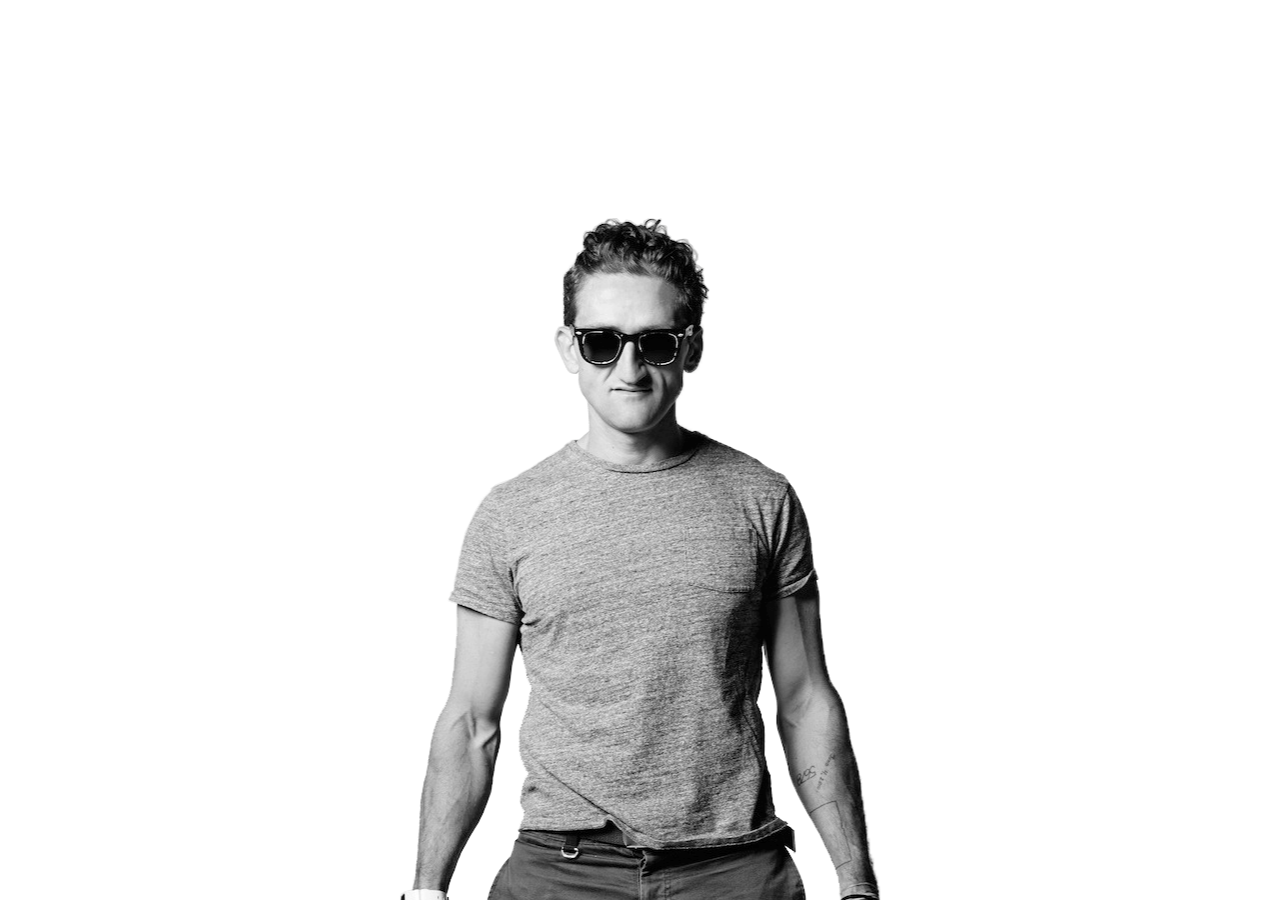
==== index.html @ 96fbe8cb "Updated html file for gh-pages" ====
<!DOCTYPE html>
<html lang="en">
<head>
	<meta charset="UTF-8">
	<title>NYC Vibe</title>
	<link rel="stylesheet" href="pretty.css">
</head>
<body>
	<iframe src="https://w.soundcloud.com/player/?url=https%3A//api.soundcloud.com/users/12964999&amp;buying=false&amp;liking=false&amp;download=false&amp;sharing=false&amp;show_artwork=false&amp;show_comments=false&amp;show_playcount=false&amp;show_user=false&amp;hide_related=false"></iframe>

	<img id="btn" src="img/cn.png" alt="Play">
	
<script src="api.js"></script>
<script src="main.js"></script>
</body>
</html>
---- pretty.css ----
html, body{
	width: 100%;
	height: 100%;
}

body{
	margin: 0;
	overflow: hidden;
}

img{
	position: absolute;
	left: 50%;
	transform: translateX(-50%);
	-webkit-transform: translateX(-50%);
	-moz-transform: translateX(-50%);
	-o-transform: translateX(-50%);
	-ms-transform: translateX(-50%);
}

#btn{
	bottom: 0;
	cursor: pointer;
}

iframe{
	position: absolute;
	z-index: -1;
	opacity: 0;
}
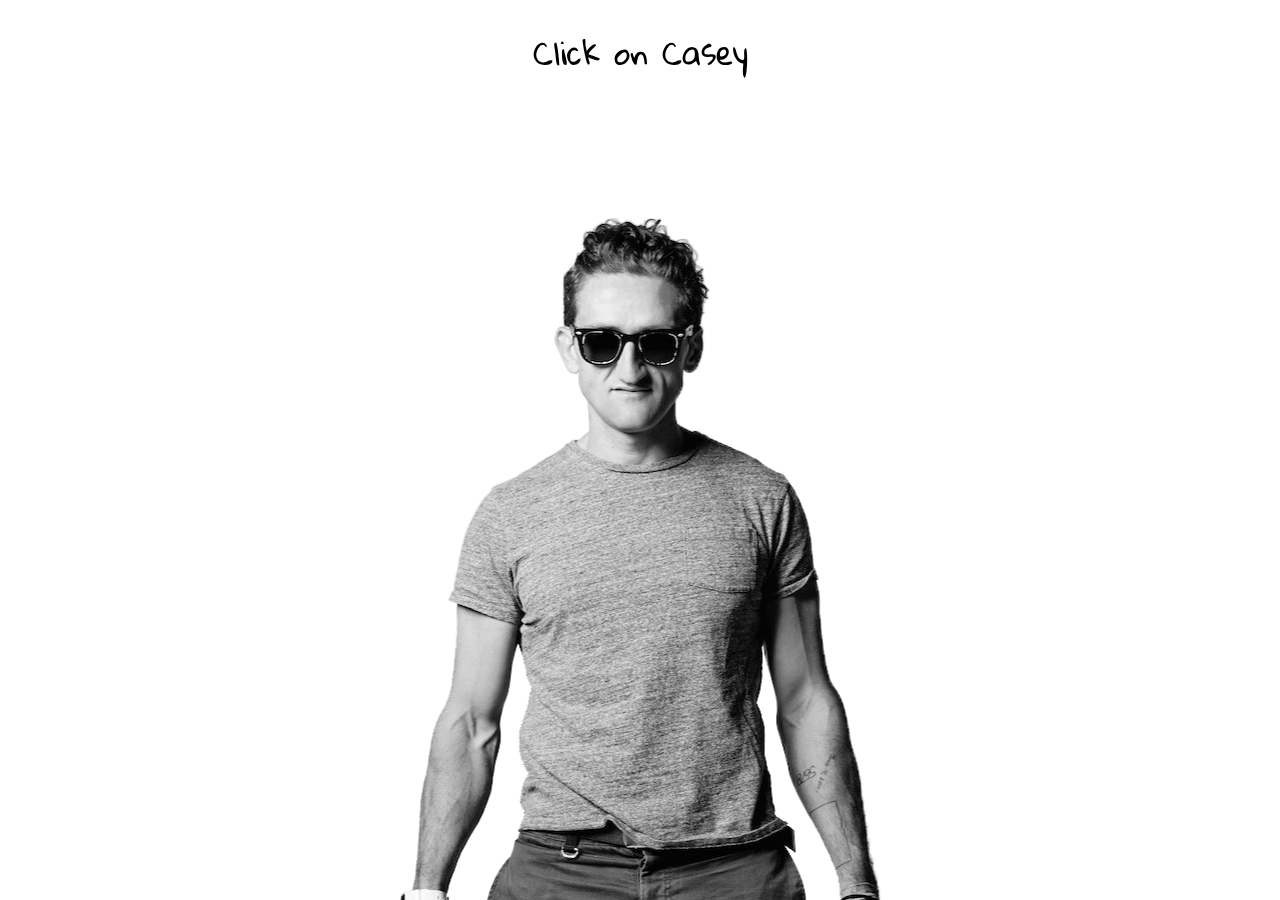
==== commit d82b147e: "change playlist, add title, organize files" ====
--- a/index.html
+++ b/index.html
@@ -2,15 +2,17 @@
 <html lang="en">
 <head>
 	<meta charset="UTF-8">
-	<title>NYC Vibe</title>
-	<link rel="stylesheet" href="pretty.css">
+	<title>NYC</title>
+	<link rel="stylesheet" href="css/pretty.css">
 </head>
 <body>
-	<iframe src="https://w.soundcloud.com/player/?url=https%3A//api.soundcloud.com/users/12964999&amp;buying=false&amp;liking=false&amp;download=false&amp;sharing=false&amp;show_artwork=false&amp;show_comments=false&amp;show_playcount=false&amp;show_user=false&amp;hide_related=false"></iframe>
+	<iframe src="https://w.soundcloud.com/player/?url=https%3A//api.soundcloud.com/playlists/147421188&amp;buying=false&amp;liking=false&amp;download=false&amp;sharing=false&amp;show_artwork=false&amp;show_comments=false&amp;show_playcount=false&amp;show_user=false&amp;hide_related=false"></iframe>
 
-	<img id="btn" src="img/cn.png" alt="Play">
+	<div id="title" class="title centerX">Click on Casey</div>
+
+	<img id="btn" class="centerX" src="img/casey.png" alt="Play">
 	
-<script src="api.js"></script>
-<script src="main.js"></script>
+<script src="js/api.js"></script>
+<script src="js/main.js"></script>
 </body>
 </html>--- a/css/pretty.css
+++ b/css/pretty.css
@@ -0,0 +1,45 @@
+@font-face {
+    font-family:"Casey";
+    src: url("../font/casey-font.ttf");
+}
+
+html, body{
+	width: 100%;
+	height: 100%;
+}
+
+body{
+	margin: 0;
+	font: 32px "Casey", sans-serif;
+	overflow: hidden;
+}
+
+/*top title*/
+.title{
+	top: 20px;
+	text-align: center;
+}
+
+/*casey*/
+#btn{
+	bottom: 0;
+	cursor: pointer;
+}
+
+/*hidden SC widget*/
+iframe{
+	position: absolute;
+	z-index: -1;
+	opacity: 0;
+}
+
+/*defaults*/
+.centerX{
+	position: absolute;
+	left: 50%;
+	transform: translateX(-50%);
+	-webkit-transform: translateX(-50%);
+	-moz-transform: translateX(-50%);
+	-o-transform: translateX(-50%);
+	-ms-transform: translateX(-50%);
+}
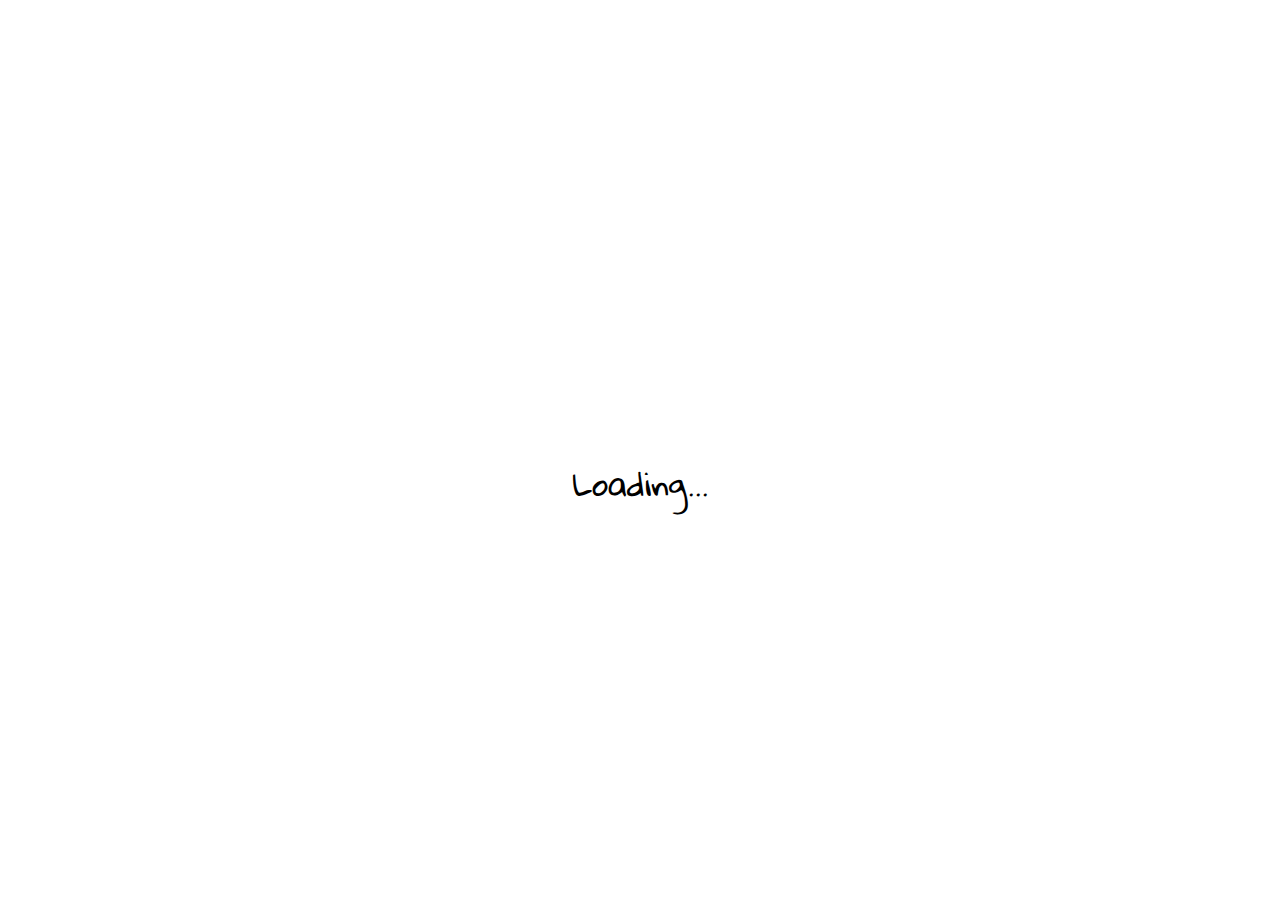
==== commit 08cacdbc: "add loading screen" ====
--- a/index.html
+++ b/index.html
@@ -2,15 +2,20 @@
 <html lang="en">
 <head>
 	<meta charset="UTF-8">
+	<meta name="viewport" content="width=device-width,user-scalable=no">
 	<title>NYC</title>
 	<link rel="stylesheet" href="css/pretty.css">
 </head>
 <body>
 	<iframe src="https://w.soundcloud.com/player/?url=https%3A//api.soundcloud.com/playlists/147421188&amp;buying=false&amp;liking=false&amp;download=false&amp;sharing=false&amp;show_artwork=false&amp;show_comments=false&amp;show_playcount=false&amp;show_user=false&amp;hide_related=false"></iframe>
 
-	<div id="title" class="title centerX">Click on Casey</div>
+	<img id="btn" class="centerX" src="img/casey.png" alt="Play">
 
-	<img id="btn" class="centerX" src="img/casey.png" alt="Play">
+	<div id="title" class="title centerX">CLICK ON CASEY</div>
+
+	<div id="loading">
+		<p class="center">Loading...</p>
+	</div>
 	
 <script src="js/api.js"></script>
 <script src="js/main.js"></script>
--- a/css/pretty.css
+++ b/css/pretty.css
@@ -14,6 +14,27 @@
 	overflow: hidden;
 }
 
+/*loading screen*/
+#loading{
+	position: absolute;
+	z-index: 999;
+	width: 100%;
+	height: 100%;
+	top: 0;
+	left: 0;
+	background: #fff;
+}
+
+.remove{
+	animation: load 1s;
+	animation-fill-mode: forwards;
+}
+
+@-webkit-keyframes load{
+	0% 		{opacity: 1;}
+	100% 	{opacity: 0; z-index: -1;}
+}
+
 /*top title*/
 .title{
 	top: 20px;
@@ -22,6 +43,7 @@
 
 /*casey*/
 #btn{
+	height: 60%;
 	bottom: 0;
 	cursor: pointer;
 }
@@ -34,6 +56,17 @@
 }
 
 /*defaults*/
+.center{
+	position: absolute;
+	top: 50%;
+	left: 50%;
+	transform: translate(-50%, -50%);
+	-webkit-transform: translate(-50%, -50%);
+	-moz-transform: translate(-50%, -50%);
+	-o-transform: translate(-50%, -50%);
+	-ms-transform: translate(-50%, -50%);
+}
+
 .centerX{
 	position: absolute;
 	left: 50%;
@@ -43,3 +76,5 @@
 	-o-transform: translateX(-50%);
 	-ms-transform: translateX(-50%);
 }
+
+
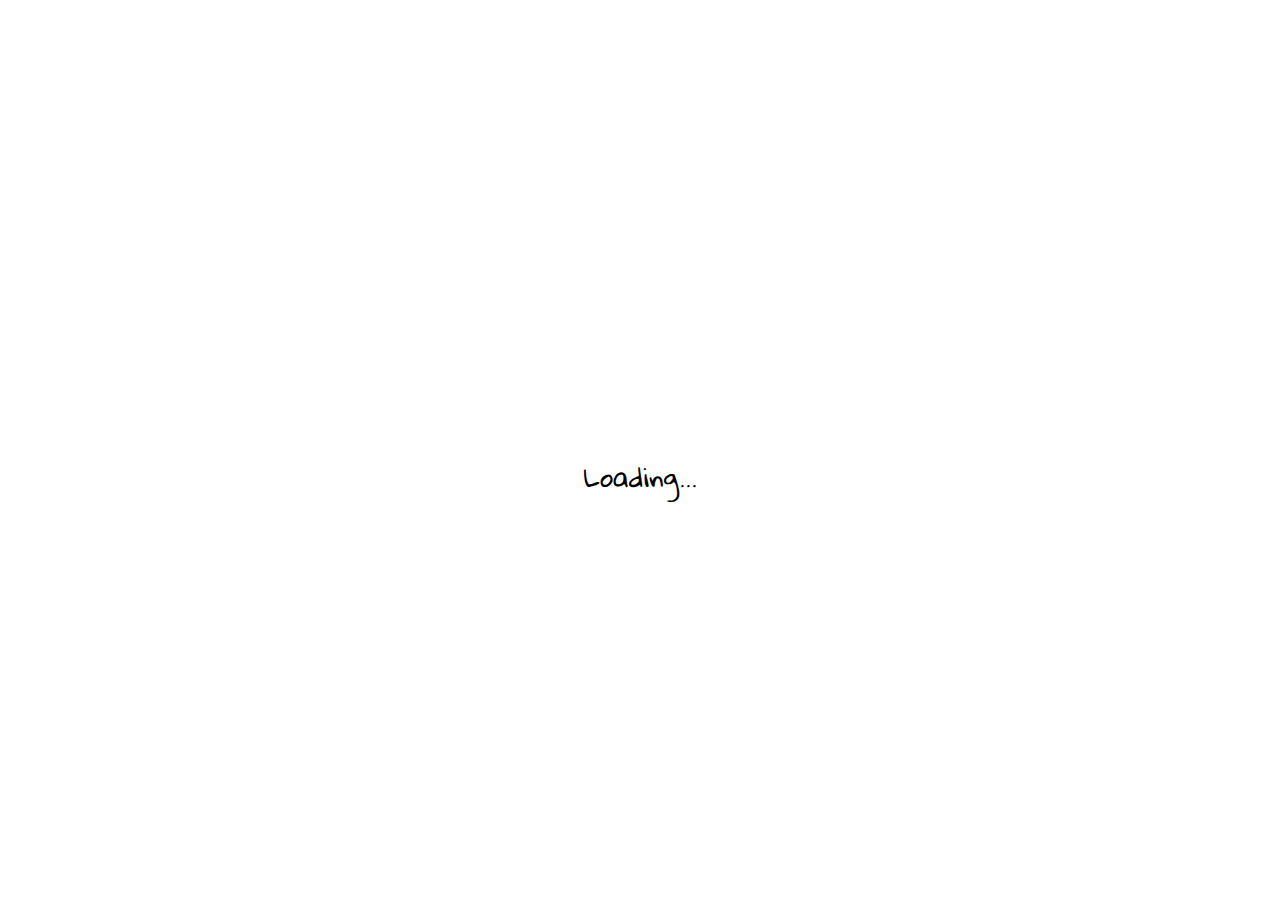
==== commit 1636dd54: "change file structure" ====
--- a/index.html
+++ b/index.html
@@ -9,7 +9,7 @@
 <body>
 	<iframe src="https://w.soundcloud.com/player/?url=https%3A//api.soundcloud.com/playlists/147421188&amp;buying=false&amp;liking=false&amp;download=false&amp;sharing=false&amp;show_artwork=false&amp;show_comments=false&amp;show_playcount=false&amp;show_user=false&amp;hide_related=false"></iframe>
 
-	<img id="btn" class="centerX" src="img/casey.png" alt="Play">
+	<img id="btn" class="centerX" src="media/img/casey.png" alt="Play">
 
 	<div id="title" class="title centerX">CLICK ON CASEY</div>
 
--- a/css/pretty.css
+++ b/css/pretty.css
@@ -1,6 +1,6 @@
 @font-face {
     font-family:"Casey";
-    src: url("../font/casey-font.ttf");
+    src: url("../media/font/casey-font.ttf");
 }
 
 html, body{
@@ -10,14 +10,13 @@
 
 body{
 	margin: 0;
-	font: 32px "Casey", sans-serif;
+	font: 2vw "Casey", sans-serif;
 	overflow: hidden;
 }
 
 /*loading screen*/
 #loading{
 	position: absolute;
-	z-index: 999;
 	width: 100%;
 	height: 100%;
 	top: 0;
@@ -26,14 +25,13 @@
 }
 
 .remove{
-	animation: load 1s;
-	animation-fill-mode: forwards;
+	opacity: 0;
+	-webkit-transition: 0.4s ease-in;
+	-o-transition: 0.4s ease-in;
+	transition: 0.4s ease-in;
+	z-index: -1;
 }
 
-@-webkit-keyframes load{
-	0% 		{opacity: 1;}
-	100% 	{opacity: 0; z-index: -1;}
-}
 
 /*top title*/
 .title{
